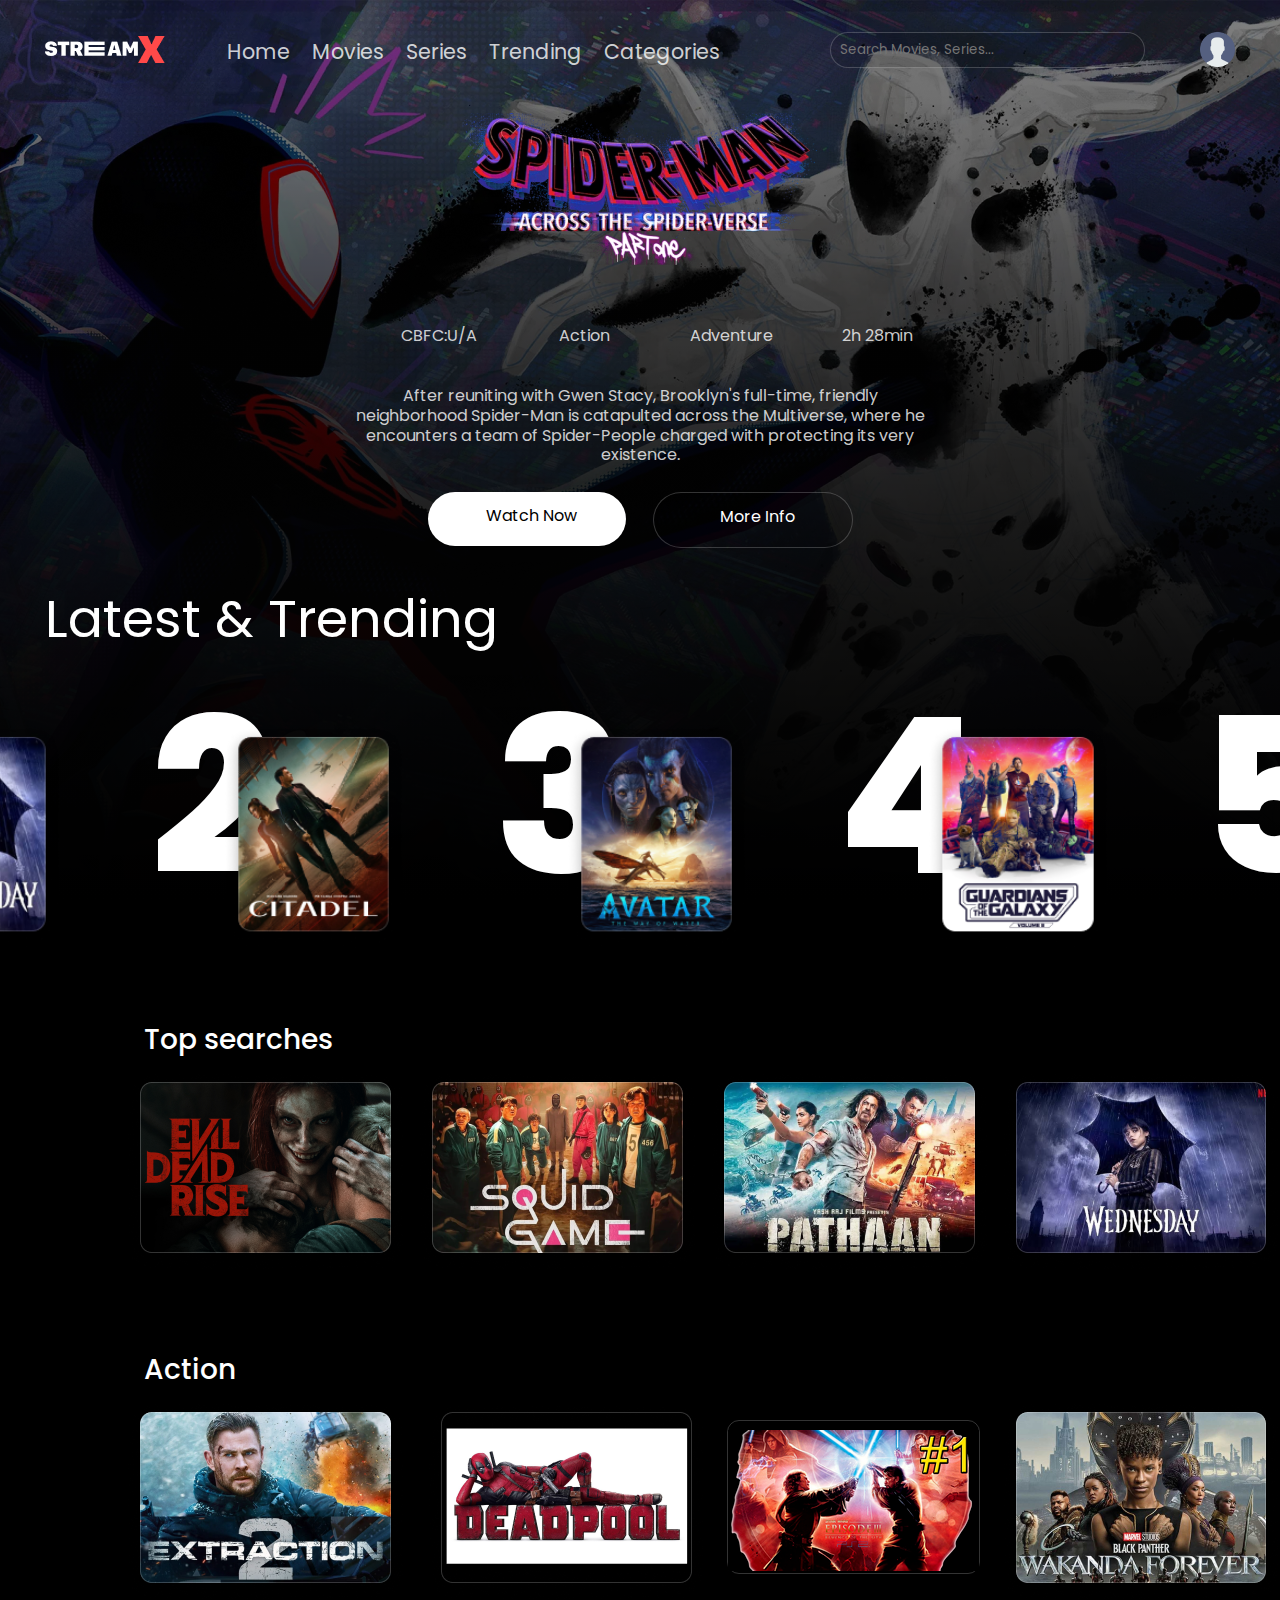
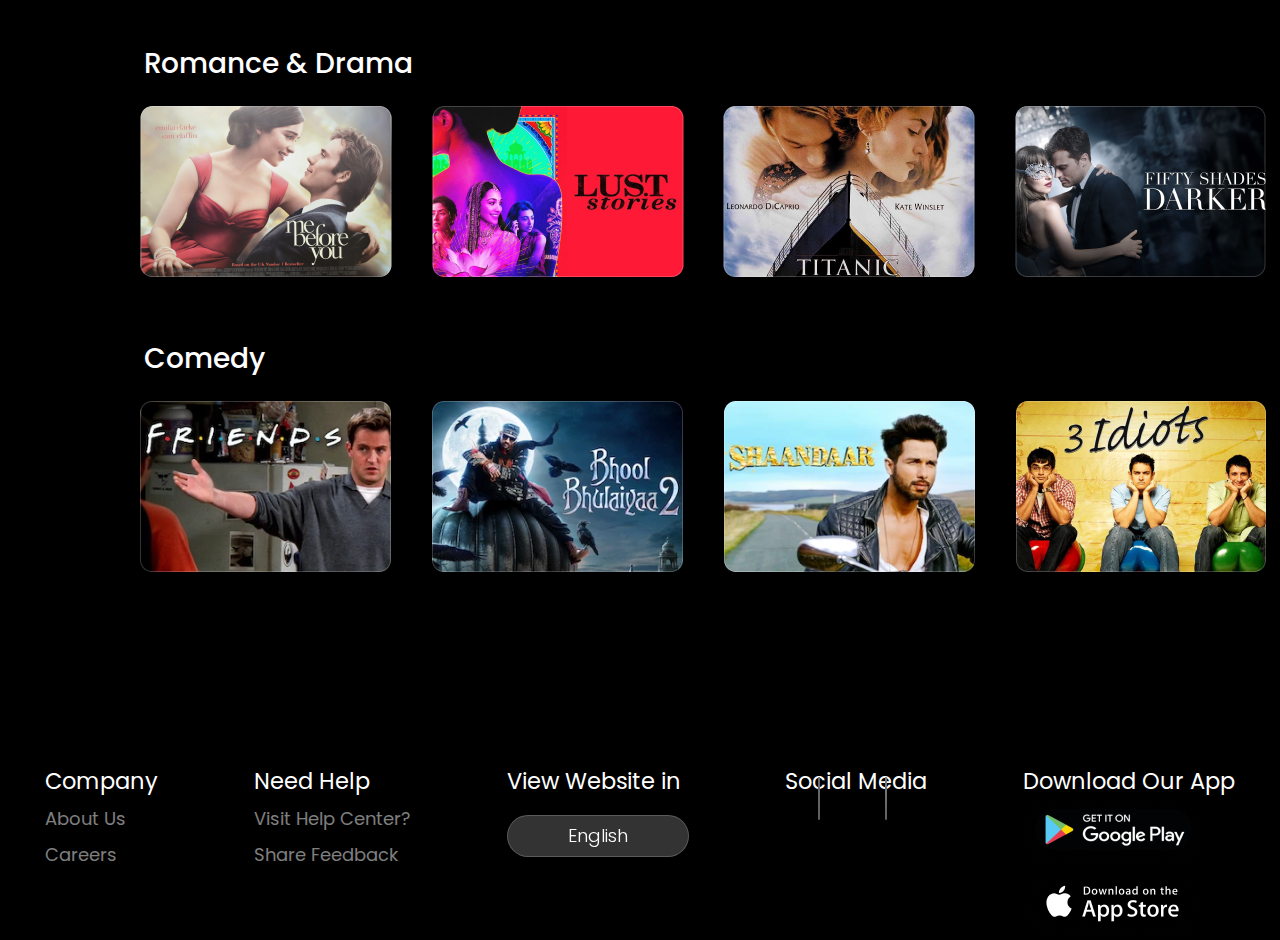
==== index.html @ 82e5ceb3 "finished info" ====
<!DOCTYPE html>
<html lang="en">
<head>
    <meta charset="UTF-8">
    <meta name="viewport" content="width=device-width, initial-scale=1.0">
    <link rel="stylesheet" href="NavigationBar.css">
    <link rel="stylesheet" href="Latest&Trending.css">
    <link rel="stylesheet" href="mainFilm.css">
    <link rel="stylesheet" href="scrollbar.css">
    <link rel="stylesheet" href="content.css">
    <link rel="stylesheet" href="info.css">
    <link rel="shortcut icon" href="images/website-fav.png" type="image/x-icon">
    <link rel="stylesheet" href="https://cdnjs.cloudflare.com/ajax/libs/font-awesome/6.4.0/css/all.min.css" integrity="sha512-iecdLmaskl7CVkqkXNQ/ZH/XLlvWZOJyj7Yy7tcenmpD1ypASozpmT/E0iPtmFIB46ZmdtAc9eNBvH0H/ZpiBw==" crossorigin="anonymous" referrerpolicy="no-referrer" />
    <title>StreamX</title>
</head>
<body>
    <div class="index__homePage-container">
        <div class="index__homePage-navbar-container">
            <div class="index__homePage-navbar-content">
                
                <div class="index__homepage-navbar-left-container">
                    <div class="index__homePage-navbar-logo-container">
                        <a href="#"><img src="images/Logo.png"></a>
                    </div>
                    <div class="index__homePage-navbar-links-container">
                        <a href="#">Home</a>
                        <a href="#">Movies</a>
                        <a href="#">Series</a>
                        <a href="#">Trending</a>
                        <a href="#">Categories</a>
                    </div>
                </div>
                <div class="index__homePage-navbar-right-container">
                    <div class="index__homePage-navbar-search-container">
                        <input type="search" placeholder="Search Movies, Series...">
                    </div>
                    <div class="index__homePage-navbar-userlogo-container">
                            <img src="images/149071.png" alt="" height="35">
                    </div>
                </div>
            </div>
        </div>
        <div class="index__homePage-mainFilm-container">
            <div class="index__homePage-mainFilm-content">
            <div class="index__homePage-mainFilm-image-container">
                <img src="images/Spiderman.png" alt="">
            </div>
            <div class="index__homePage-mainFilm-filmCharacteristics-container">
                <div class="index__homePage-mainFilm-filmCharacteristics"><a>CBFC:U/A</a></div>
                <div class="index__homePage-mainFilm-filmCharacteristics"><a>Action</a></div>
                <div class="index__homePage-mainFilm-filmCharacteristics"><a>Adventure</a></div>
                <div class="index__homePage-mainFilm-filmCharacteristics"><a>2h 28mіn</a></div>
            </div>
            <div class="index__homePage-mainFilm-filmDescription-container">
                <p>After reuniting with Gwen Stacy, Brooklyn's full-time, friendly neighborhood Spider-Man is catapulted across the Multiverse, where he encounters a team of Spider-People charged with protecting its very existence.</p>
            </div>
            <div class="index__homePage-mainFilm-buttons-container">
                <div class="index__homePage-mainFilm-watchNow-button-container">
                    <div class="index__homePage-mainFilm-watchNow-button"><i class="fa-sharp fa-solid fa-circle-play" style="color: #303030;"></i><a href="#">Watch Now</a></div>
                </div>
                <div class="index__homePage-mainFilm-moreInfo-button-container">
                    <div class="index__homePage-mainFilm-moreInfo-button"><i class="fa-solid fa-circle-chevron-right" style="color: #ffffff;"></i><a href="#">More Info</a></div>
                </div>
            </div>
            </div>
        </div>
        <div class="index__homePage-LatestTrending-container">
            <div class="index__homePage-LatestTrending-header">
                <h5>Latest & Trending</h5>
            </div>
            <div class="index__homePage-LatestTrending-allfilms-container">
                <div class="index__homePage-LatestTrending-1stFilm-container">
                    <h1>1</h1>
                    <a href=""><img src="images/film 1.1.png" alt=""></a>
                </div>
                <div class="index__homePage-LatestTrending-2ndFilm-container">
                    <h1>2</h1>
                    <a href=""><img src="images/film 1.2.png" alt=""></a>
                </div>
                <div class="index__homePage-LatestTrending-3dFilm-container">
                    <h1>3</h1>
                    <a href=""><img src="images/film 1.3.png" alt=""></a>
                </div>
                <div class="index__homePage-LatestTrending-4thFilm-container">
                    <h1>4</h1>
                    <a href=""><img src="images/film 1.4.png" alt=""></a>
                </div>
                <div class="index__homePage-LatestTrending-5thFilm-container">
                    <h1>5</h1>
                    <a href=""><img src="images/film 1.5.png" alt=""></a>
                </div>
            </div>
        </div>
    </div>
    <div class="index__content-container">
        <div class="index__content-topsearch-container">
            <div class="index__content-topsearch-text-container">Top searches</div>
            <div class="index__content-topsearch-images-container">
                <div class="index__content-topsearch-firstfilm-container"><a href=""><img src="images/firstfilmtopsearch.png" alt=""></a></div>
                <div class="index__content-topsearch-secondfilm-container"><a href=""><img src="images/secondfilmtopsearch.png" alt=""></a></div>
                <div class="index__content-topsearch-trirdfilm-container"><a href=""><img src="images/trirdfilmtopsearch.png" alt=""></a></div>
                <div class="index__content-topsearch-fourthfilm-container"><a href=""><img src="images/fourthfilmtopsearch.png" alt=""></a></div>
            </div>
            

            
        </div>
        <div class="index__content-action-container">
            <div class="index__content-action-text-container">Action</div>
            <div class="index__content-action-images-container">
                <div class="index__content-action-firstfilm-container"><a href=""><img src="images/firstfilmaction.png" alt=""></a></div>
                <div class="index__content-action-secondfilm-container"><a href=""><img src="images/secondfilmaction.png" alt=""></a></div>
                <div class="index__content-action-trirdfilm-container"><a href=""><img src="images/trirdfilaction.png" alt=""></a></div>
                <div class="index__content-action-fourthfilm-container"><a href=""><img src="images/fourthfilmaction.png" alt=""></a></div>
            </div>
        </div>
        <div class="index__content-romanceDrama-container">
            <div class="index__content-romanceDrama-text-container">Romance & Drama</div>
            <div class="index__content-romanceDrama-images-container">
                <div class="index__content-romanceDrama-firstfilm-container"><a href=""><img src="images/firstfilmromance.png" alt=""></a></div>
                <div class="index__content-romanceDrama-secondfilm-container"><a href=""><img src="images/secondfilmromance.png" alt=""></a></div>
                <div class="index__content-romanceDrama-trirdfilm-container"><a href=""><img src="images/trirdfilmromance.png" alt=""></a></div>
                <div class="index__content-romanceDrama-fourthfilm-container"><a href=""><img src="images/fourthfilmromance.png" alt=""></a></div>
                
            </div>
        </div>
        <div class="index__content-comedy-container">
            <div class="index__content-comedy-text-container">Comedy</div>
            <div class="index__content-comedy-images-container">
                <div class="index__content-comedy-firstfilm-container"><a href=""><img src="images/firstfilmcomedy.png" alt=""></a></div>
                <div class="index__content-comedy-secondfilm-container"><a href=""><img src="images/secondfilmcomedy.png" alt=""></a></div>
                <div class="index__content-comedy-trirdfilm-container"><a href=""><img src="images/trirdfilmcomedy.png" alt=""></a></div>
                <div class="index__content-comedy-fouthfilm-container"><a href=""><img src="images/fourthfilmcomedy.png" alt=""></a></div>
            </div>
        </div>
    </div>
    <div class="index__info-conteiner">
        <div class="index__company-column-conteiner">
            <h4>Company</h4>
            <a href=""><h5>About Us</h5></a>
            <a href=""><h5>Careers</h5></a>
        </div>
        <div class="index__needHelp-column-conteiner">
            <h4>Need Help</h4>
            <a href=""><h5>Visit Help Center?</h5></a>
            <a href=""><h5>Share Feedback</h5></a>
        </div>
        <div class="index__language-column-conteiner">
            <h4>View Website in</h4>
            <div class="index__language-choise-container">
                <i class="fa-solid fa-check" style="color: white;"></i>
                <p>English</p>
                <i class="fa-solid fa-chevron-down" style="color: white;"></i>
            </div>
        </div>
        <div class="index__socialMedia-column-conteiner">
            <h4>Social Media</h4>
            <div class="index__socialMedia-column-icons-conteiner">
               <a href=""><i class="fa-brands fa-instagram" style="color: white;"></i></a>
                <a href=""><i class="fa-brands fa-twitter" style="color: white;"></i></a>
            </div>
        </div>
        <div class="index__downloadOurApp-column-conteiner">
            <h4>Download Our App</h4>
            <a href=""><img src="images/info googleplay.png" alt=""></a>
            <a href=""><img src="images/info appstore.png" alt=""></a>
        </div>
    </div>
</body>
</html>
---- NavigationBar.css ----
@import url('https://fonts.googleapis.com/css2?family=Poppins:wght@100;200;300;400;500;600;700;800;900&display=swap');
*{
    padding: 0;
    margin: 0;
    border: 0;
    font-family: 'Poppins', sans-serif;
    color: white;
}
:before,:after{
    -moz-box-sizing: border-box;
    -webkit-box-sizing: border-box;
    box-sizing: border-box;
}
:focus, :active{outline: none;}
a:focus, a:active{outline: none;}

nav,footer,header,aside{display: block;}

html, body{
    height: 100%;
    width: 100%;
    font-style: 100%;
    line-height: 1;
    font-style: 14px;
    -ms-text-size-adjust: 100%;
    -moz-text-size-adjust: 100%;
    -webkit-text-size-adjust: 100%;
}

input, button, textarea{font-family: inherit;}

input::-ms-clear{display:none;}
button{cursor: pointer;}
button::-moz-focus-inner{padding: 0;border: 0;}
a, a:visited{text-decoration: none;}
a:hover{text-decoration: none;}
ul li{list-style-type: none;}
img{vertical-align: top;}

h1,h2, h3, h4, h5, h6{font-style: inherit; font-weight: 400;}

.index__homePage-container {
    height: 100vh;
    background-image: linear-gradient(rgba(0, 0, 0, 0), rgba(0, 0, 0, 1)), url('images/background.png');
    background-size: cover;
    background-position: top;
    transition: background-color 0.5s ease;
}

body{
    background-color: black;
}

.index__homePage-navbar-container{
    height: 12.5vh;
}

.index__homePage-navbar-content{
    display: flex;
    justify-content: space-between;
}

.index__homepage-navbar-left-container{
    display: flex;
    justify-content: space-between; 
    height: 5vh;
    width: 75vh;
    margin: 4vh 5vh;
}

.index__homePage-navbar-right-container{
    display: flex;
    justify-content: space-between; 
    height: 5vh;
    width: 45vh;
    margin: 3vh 5vh;
}

.index__homePage-navbar-links-container{
    margin-top: 0.7vh;
}

.index__homePage-navbar-links-container a{
    color: rgba(255, 255, 255, 0.80);
    font-size: 2.3vh;
    margin-left: 2vh;
}

.index__homePage-navbar-search-container{
    margin-top: 0.5vh;
}

.index__homePage-navbar-search-container input{
    border-radius: 40px;
    border: 1px solid rgba(255, 255, 255, 0.20);
    background: rgba(0, 0, 0, 0.10);
    height: 4vh;
    width: 35vh;
    padding: 0vh 1vh;
    color: white;
}

.index__homePage-navbar-userlogo-container{
    margin-top: 0.5vh;
}
---- Latest&Trending.css ----
*{
	padding: 0;
	margin: 0;
	border: 0;
	transition: .2s linear;
}
:before,:after{
	-moz-box-sizing: border-box;
	-webkit-box-sizing: border-box;
	box-sizing: border-box;
}
:focus, :active{outline: none;}
a:focus, a:active{outline: none;}

nav,footer,header,aside{display: block;}

html, body{
	height: 100%;
	width: 100%;
	font-style: 100%;
	line-height: 1;
	font-style: 14px;
	-ms-text-size-adjust: 100%;
	-moz-text-size-adjust: 100%;
	-webkit-text-size-adjust: 100%;
}

input, button, textarea{font-family: inherit;}

input::-ms-clear{display:none;}
button{cursor: pointer;}
button::-moz-focus-inner{padding: 0;border: 0;}
a, a:visited{text-decoration: none;}
a:hover{text-decoration: none;}
ul li{list-style-type: none;}
img{vertical-align: top;}

h1,h2, h3, h4, h5, h6{font-style: inherit; font-weight: 400;}

.index__homePage-LatestTrending-allfilms-container{
	height: 30vh;
	display: flex;
	justify-content: center;
	font-size: 12vh;
}

.index__homePage-LatestTrending-allfilms-container h1{
	font-weight: 800;
	user-select: none;
}

.index__homePage-LatestTrending-container{
	color: white;
	position: inherit;
}

.index__homePage-LatestTrending-header{
	font-size: 7vh;
	margin: 5vh;
}

.index__homePage-LatestTrending-1stFilm-container{
	position: relative;
}

.index__homePage-LatestTrending-1stFilm-container h1{
	position: absolute;
}

.index__homePage-LatestTrending-1stFilm-container img{
	position: relative;
	z-index: 2;
	margin-top: 4vh;
	margin-left: 5vh;
	height: 25vh;
}

.index__homePage-LatestTrending-2ndFilm-container{
	position: relative;
	margin-left: 10vh
}

.index__homePage-LatestTrending-2ndFilm-container h1{
	position: absolute;
}

.index__homePage-LatestTrending-2ndFilm-container img{
	position: relative;
	z-index: 2;
	margin-top: 4vh;
	margin-left: 8vh;
	height: 25vh;
}

.index__homePage-LatestTrending-3dFilm-container{
	position: relative;
	margin-left: 10vh
}

.index__homePage-LatestTrending-3dFilm-container h1{
	position: absolute;
}

.index__homePage-LatestTrending-3dFilm-container img{
	position: relative;
	z-index: 2;
	margin-top: 4vh;
	margin-left: 8vh;
	height: 25vh;
}

.index__homePage-LatestTrending-4thFilm-container{
	position: relative;
	margin-left: 10vh
}

.index__homePage-LatestTrending-4thFilm-container h1{
	position: absolute;
}

.index__homePage-LatestTrending-4thFilm-container img{
	position: relative;
	z-index: 2;
	margin-top: 4vh;
	margin-left: 10vh;
	height: 25vh;
}

.index__homePage-LatestTrending-5thFilm-container{
	position: relative;
	margin-left: 10vh;
}

.index__homePage-LatestTrending-5thFilm-container h1{
	position: absolute;
}

.index__homePage-LatestTrending-5thFilm-container img{
	position: relative;
	z-index: 2;
	margin-top: 4.5vh;
	margin-left: 10vh;
	height: 22.5vh;
	border-radius: 10%;
}
---- mainFilm.css ----
.index__homePage-mainFilm-container{
    display: flex;
    justify-content: center;
    text-align: center;
    align-items: center;
}

.index__homePage-mainFilm-content{
    width: 65vh;
}

.index__homePage-mainFilm-filmCharacteristics-container{
    display: flex;  
    justify-content: center;
    text-align: center;
    margin-top: 5vh;    
    width: 100%;
}

.index__homePage-mainFilm-filmCharacteristics-container a{
    color: rgba(255, 255, 255, 0.80);
}

.index__homePage-mainFilm-filmDescription-container p{
    color: rgba(255, 255, 255, 0.80);
    line-height: 2.2vh;
}

.index__homePage-mainFilm-filmDescription-container{
    margin-top: 3vh;
}

.index__homePage-mainFilm-filmCharacteristics{
    height: 5.5vh;
    margin-left: 4vh;
    width: 20vh;
    padding-top: 2vh;
    border: none;
    box-sizing: border-box;
    border: 0px solid ; 
    border-radius: 40px;
    transition: .2 linear;
    cursor: pointer;
    user-select: none;
}

.index__homePage-mainFilm-filmCharacteristics:hover{
    border: 1px solid rgba(255, 255, 255, 0.20);
    background: rgba(0, 0, 0, 0.10);
    cursor: pointer;
    user-select: none;
}

.index__homePage-mainFilm-buttons-container{
    display: flex;
    justify-content: center;
    margin-top: 3vh;
    width: 100%;
}

.index__homePage-mainFilm-watchNow-button-container{
    height: 6vh;
    background-color: white;
    width: 22vh;
    border-radius: 40px;
    margin-right: 3vh;
}

.index__homePage-mainFilm-watchNow-button-container:hover{
    -webkit-box-shadow: 0px 0px 14px 4px rgba(34, 60, 80, 0.32);
    -moz-box-shadow: 0px 0px 14px 4px rgba(34, 60, 80, 0.32);
    box-shadow: 0px 0px 14px 4px rgba(34, 60, 80, 0.32);
}

.index__homePage-mainFilm-watchNow-button{
    padding-top: 1.8vh;
}

.index__homePage-mainFilm-watchNow-button a{
    color: black;
    margin-left: 1vh;
}

.index__homePage-mainFilm-moreInfo-button-container{
    height: 6vh;
    border-radius: 40px;
    border: 1px solid rgba(255, 255, 255, 0.20);
    background: rgba(0, 0, 0, 0.10); 
    width: 22vh;
    border-radius: 40px;
}

.index__homePage-mainFilm-moreInfo-button{
    padding-top: 1.8vh;
}

.index__homePage-mainFilm-moreInfo-button a{
    color: rgb(255, 255, 255);
    margin-left: 1vh;
}
---- scrollbar.css ----
body::-webkit-scrollbar {
    width: 8px;
  }
  
  body::-webkit-scrollbar-track {
    background-color: #000000;
    border-radius: 100px;
  }
  
  body::-webkit-scrollbar-thumb {
    background-color: #2b2b2b;
    border-radius: 100px;
  }
---- content.css ----
*{
	padding: 0;
	margin: 0;
	border: 0;
	transition: .2s linear;
}
:before,:after{
	-moz-box-sizing: border-box;
	-webkit-box-sizing: border-box;
	box-sizing: border-box;
}
:focus, :active{outline: none;}
a:focus, a:active{outline: none;}

nav,footer,header,aside{display: block;}

html, body{
	height: 100%;
	width: 100%;
	font-style: 100%;
	line-height: 1;
	font-style: 14px;
	-ms-text-size-adjust: 100%;
	-moz-text-size-adjust: 100%;
	-webkit-text-size-adjust: 100%;
}

input, button, textarea{font-family: inherit;}

input::-ms-clear{display:none;}
button{cursor: pointer;}
button::-moz-focus-inner{padding: 0;border: 0;}
a, a:visited{text-decoration: none;}
a:hover{text-decoration: none;}
ul li{list-style-type: none;}
img{vertical-align: top;}

h1,h2, h3, h4, h5, h6{font-style: inherit; font-weight: 400;}

.index__content-topsearch-text-container{
    color: #FFF;
    font-size: 28px;
    font-weight: 500;
    padding-top: 14vh;
	padding-left: 16vh;
	padding-bottom: 2vh;
}


.index__content-topsearch-images-container{
	display: flex;
	justify-content: space-between;
	height: 10vh;
	margin-left: 14vh;
	
}

.index__content-action-text-container{
	color: #FFF;
    font-size: 28px;
    font-weight: 500;
    padding-top: 21.5vh;
	padding-left: 16vh;
	padding-bottom: 2vh;
}

.index__content-action-images-container{
	display: flex;
	justify-content: space-between;
	margin-left: 14vh;
}
	
.index__content-action-trirdfilm-container{
	margin-top: 2vh;
	margin-bottom: 3vh;
	padding-top: 1vh;
	border-radius: 12px;
	border: 1px solid rgba(255, 255, 255, 0.20);
}

.index__content-romanceDrama-text-container{
	color: #FFF;
    font-size: 28px;
    font-weight: 500;
    padding-top: 5.5vh;
	padding-left: 16vh;
	padding-bottom: 2vh;
}

.index__content-romanceDrama-images-container{
	display: flex;
	justify-content: space-between;
	margin-left: 14vh;
}

.index__content-comedy-text-container{
	color: #FFF;
    font-size: 28px;
    font-weight: 500;
    padding-top: 5.5vh;
	padding-left: 16vh;
	padding-bottom: 2vh;
}

.index__content-comedy-images-container{
	display: flex;
	justify-content: space-between;
	margin-left: 14vh;
}
---- info.css ----
*{
	padding: 0;
	margin: 0;
	border: 0;
	transition: .2s linear;
}
:before,:after{
	-moz-box-sizing: border-box;
	-webkit-box-sizing: border-box;
	box-sizing: border-box;
}
:focus, :active{outline: none;}
a:focus, a:active{outline: none;}

nav,footer,header,aside{display: block;}

html, body{
	height: 100%;
	width: 100%;
	font-style: 100%;
	line-height: 1;
	font-style: 14px;
	-ms-text-size-adjust: 100%;
	-moz-text-size-adjust: 100%;
	-webkit-text-size-adjust: 100%;
}

input, button, textarea{font-family: inherit;}

input::-ms-clear{display:none;}
button{cursor: pointer;}
button::-moz-focus-inner{padding: 0;border: 0;}
a, a:visited{text-decoration: none;}
a:hover{text-decoration: none;}
ul li{list-style-type: none;}
img{vertical-align: top;}

h1,h2, h3, h4, h5, h6{font-style: inherit; font-weight: 400;}

.index__info-conteiner{
	display: flex;
	justify-content: space-between;
	margin-top: 20vh;
	margin-left: 5vh;
	margin-right: 5vh;
}

.index__info-conteiner h4{
	font-size: 2.5vh;
}

.index__info-conteiner h5{
	color: #FFFFFF80;
	font-size: 2vh;
	margin-top: 2vh;
}

.index__company-column-conteiner{
	display: flex;
	flex-direction: column;

}

.index__needHelp-column-conteiner{
	display: flex;
	flex-direction: column;
}

.index__language-column-conteiner{
	display: flex;
	flex-direction: column;
}

.index__language-choise-container{
	display: flex;
	flex-direction: row;
	justify-content: space-around;
	text-align: center;
	padding-top: 1vh;
	margin-top: 2.5vh;
	width: 20vh;
	height: 3.5vh;
	border-radius: 40px;
	border: 0.1vh solid rgba(255, 255, 255, 0.20);
	background: rgba(255, 255, 255, 0.20);
	backdrop-filter: blur(20px);
}

.index__language-column-conteiner i{
	font-size: 2.5vh;
}

.index__language-column-conteiner p{
	font-size: 2vh;
	font-weight: 300;
	margin-top: 0.25vh;
}

.index__socialMedia-column-conteiner{
	display: flex;
	flex-direction: column;
}

.index__downloadOurApp-column-conteiner{
	display: flex;
	flex-direction: column;
}

.index__downloadOurApp-column-conteiner img{
	margin-top: 1vh;
	border-radius: 0.5vh;
}

.index__socialMedia-column-icons-conteiner{
	width: 15vh;
	display: flex;
	flex-direction: row;
	justify-content: space-around;
}

.index__socialMedia-column-icons-conteiner i{
	text-align: center;
	padding-top: 1vh;
	margin-top: 2.5vh;
	width: 5vh;
	height: 3.5vh;
	border-radius: 30px;
	font-size: 2.5vh;
	border: 0.1vh solid rgba(255, 255, 255, 0.20);
	background: rgba(255, 255, 255, 0.20);
	backdrop-filter: blur(20px);
}
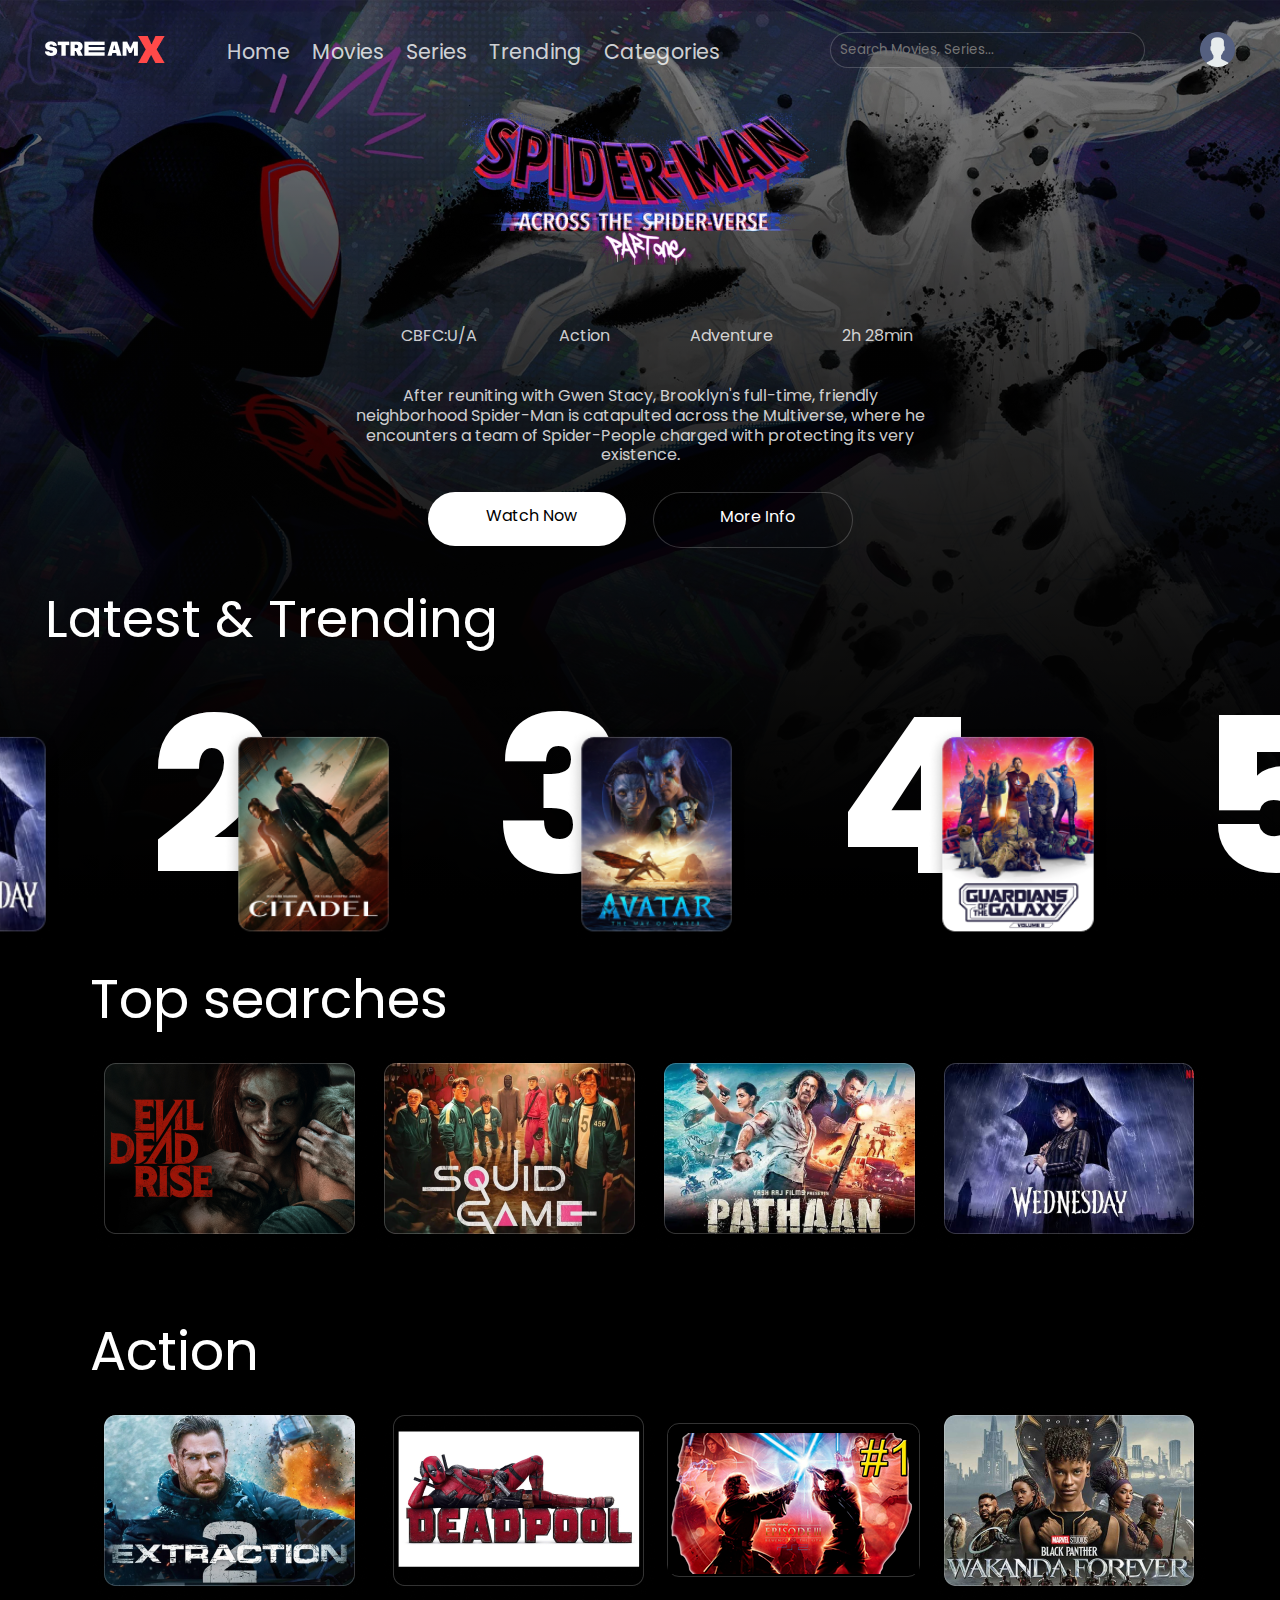
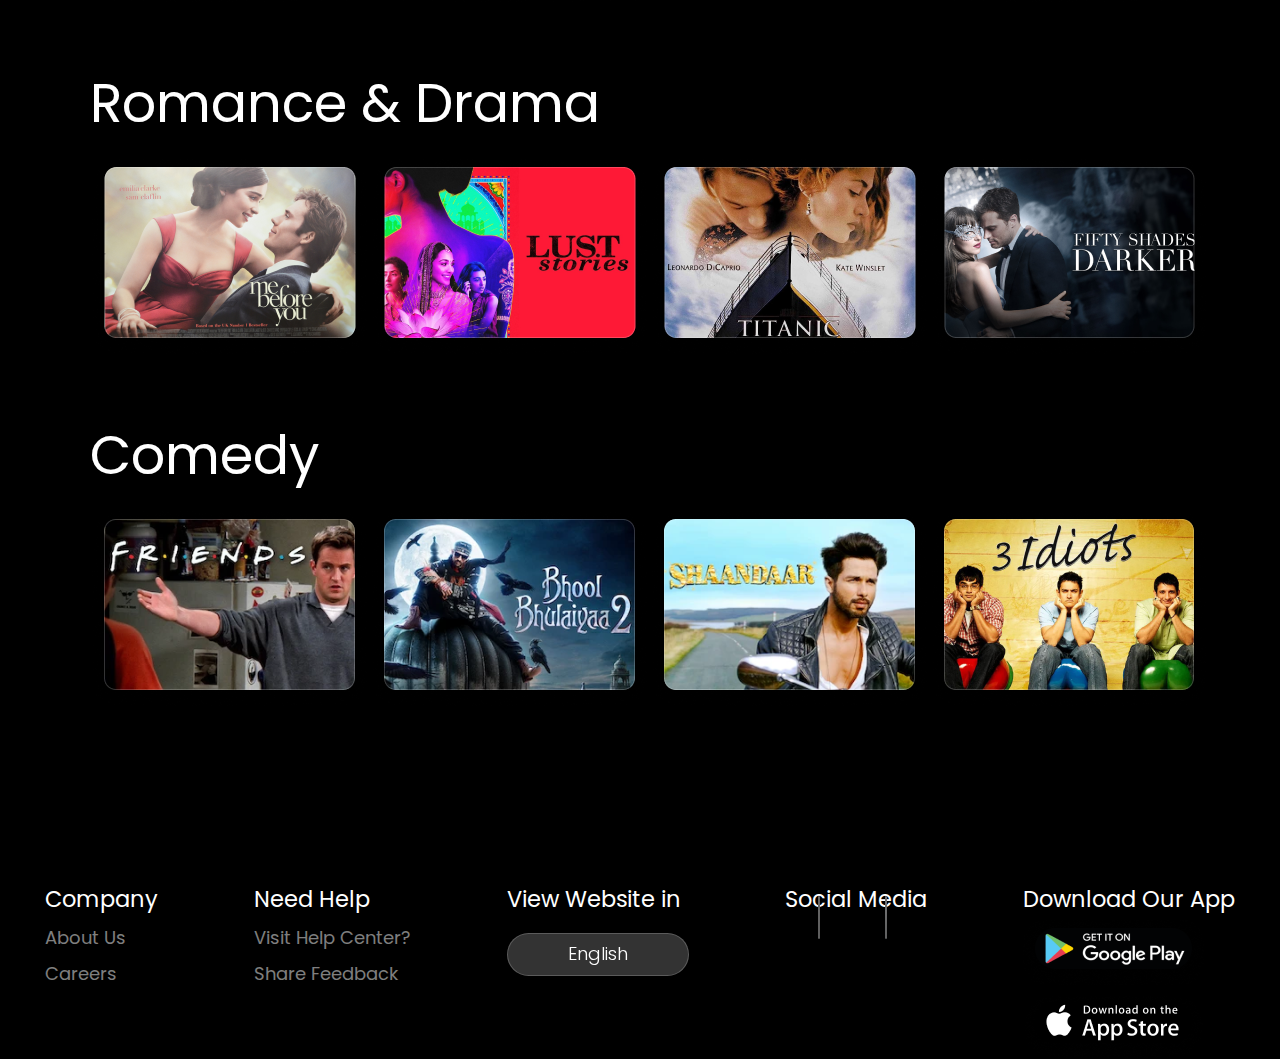
==== commit 1049b715: "changed content text" ====
--- a/index.html
+++ b/index.html
@@ -166,5 +166,8 @@
             <a href=""><img src="images/info appstore.png" alt=""></a>
         </div>
     </div>
+    <div class="footer">
+        
+    </div>
 </body>
 </html>--- a/content.css
+++ b/content.css
@@ -37,37 +37,35 @@
 
 h1,h2, h3, h4, h5, h6{font-style: inherit; font-weight: 400;}
 
+.index__content-container{
+	margin-right: 8vh;
+}
+
 .index__content-topsearch-text-container{
-    color: #FFF;
-    font-size: 28px;
-    font-weight: 500;
-    padding-top: 14vh;
-	padding-left: 16vh;
-	padding-bottom: 2vh;
+   margin-top: 8vh;
+	font-size: 6vh;
+	margin-left: 10vh;
 }
 
 
 .index__content-topsearch-images-container{
 	display: flex;
 	justify-content: space-between;
-	height: 10vh;
-	margin-left: 14vh;
-	
+	margin-left: 10vh;
+	margin-top: 3vh;
 }
 
 .index__content-action-text-container{
-	color: #FFF;
-    font-size: 28px;
-    font-weight: 500;
-    padding-top: 21.5vh;
-	padding-left: 16vh;
-	padding-bottom: 2vh;
+   margin-top: 8vh;
+	font-size: 6vh;
+	margin-left: 10vh;
 }
 
 .index__content-action-images-container{
 	display: flex;
 	justify-content: space-between;
-	margin-left: 14vh;
+	margin-left: 10vh;
+	margin-top: 3vh;
 }
 	
 .index__content-action-trirdfilm-container{
@@ -79,31 +77,27 @@
 }
 
 .index__content-romanceDrama-text-container{
-	color: #FFF;
-    font-size: 28px;
-    font-weight: 500;
-    padding-top: 5.5vh;
-	padding-left: 16vh;
-	padding-bottom: 2vh;
+   margin-top: 8vh;
+	font-size: 6vh;
+	margin-left: 10vh;
 }
 
 .index__content-romanceDrama-images-container{
 	display: flex;
 	justify-content: space-between;
-	margin-left: 14vh;
+	margin-left: 10vh;
+	margin-top: 3vh;
 }
 
 .index__content-comedy-text-container{
-	color: #FFF;
-    font-size: 28px;
-    font-weight: 500;
-    padding-top: 5.5vh;
-	padding-left: 16vh;
-	padding-bottom: 2vh;
+   margin-top: 8vh;
+	font-size: 6vh;
+	margin-left: 10vh;
 }
 
 .index__content-comedy-images-container{
 	display: flex;
 	justify-content: space-between;
-	margin-left: 14vh;
+	margin-left: 10vh;
+	margin-top: 3vh;
 }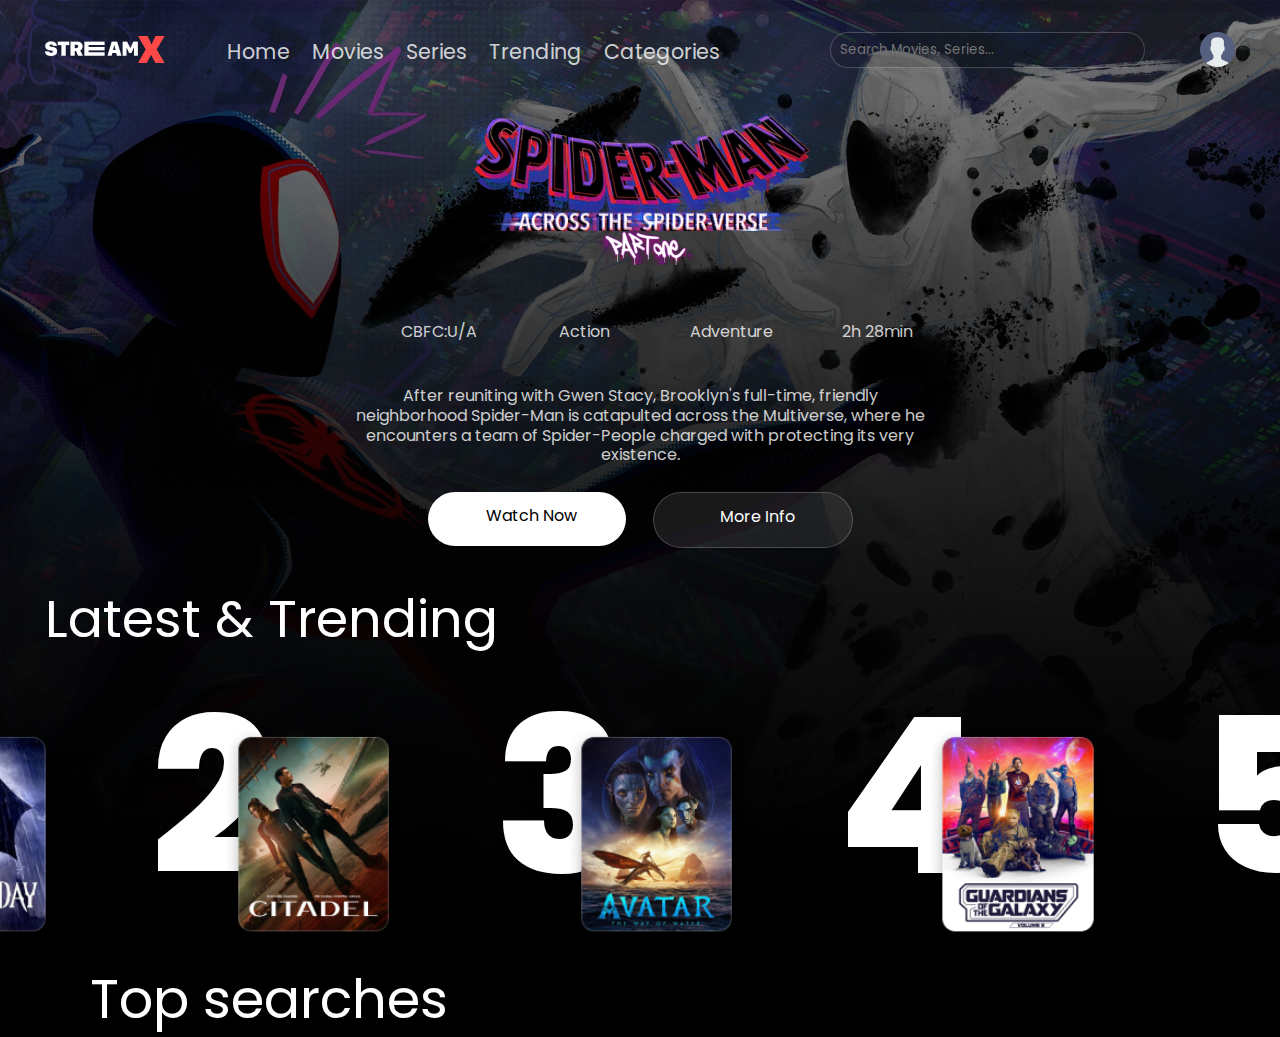
==== commit 91e1599d: "add SpiderMan page" ====
--- a/index.html
+++ b/index.html
@@ -8,7 +8,6 @@
     <link rel="stylesheet" href="mainFilm.css">
     <link rel="stylesheet" href="scrollbar.css">
     <link rel="stylesheet" href="content.css">
-    <link rel="stylesheet" href="info.css">
     <link rel="shortcut icon" href="images/website-fav.png" type="image/x-icon">
     <link rel="stylesheet" href="https://cdnjs.cloudflare.com/ajax/libs/font-awesome/6.4.0/css/all.min.css" integrity="sha512-iecdLmaskl7CVkqkXNQ/ZH/XLlvWZOJyj7Yy7tcenmpD1ypASozpmT/E0iPtmFIB46ZmdtAc9eNBvH0H/ZpiBw==" crossorigin="anonymous" referrerpolicy="no-referrer" />
     <title>StreamX</title>
@@ -32,7 +31,7 @@
                 </div>
                 <div class="index__homePage-navbar-right-container">
                     <div class="index__homePage-navbar-search-container">
-                        <input type="search" placeholder="Search Movies, Series...">
+                        <input type="search" placeholder="Search Movies, Series... ">
                     </div>
                     <div class="index__homePage-navbar-userlogo-container">
                             <img src="images/149071.png" alt="" height="35">
@@ -56,7 +55,7 @@
             </div>
             <div class="index__homePage-mainFilm-buttons-container">
                 <div class="index__homePage-mainFilm-watchNow-button-container">
-                    <div class="index__homePage-mainFilm-watchNow-button"><i class="fa-sharp fa-solid fa-circle-play" style="color: #303030;"></i><a href="#">Watch Now</a></div>
+                    <div class="index__homePage-mainFilm-watchNow-button"><i class="fa-sharp fa-solid fa-circle-play" style="color: #303030;"></i><a href="SpiderMan.html">Watch Now</a></div>
                 </div>
                 <div class="index__homePage-mainFilm-moreInfo-button-container">
                     <div class="index__homePage-mainFilm-moreInfo-button"><i class="fa-solid fa-circle-chevron-right" style="color: #ffffff;"></i><a href="#">More Info</a></div>
@@ -95,79 +94,16 @@
     <div class="index__content-container">
         <div class="index__content-topsearch-container">
             <div class="index__content-topsearch-text-container">Top searches</div>
-            <div class="index__content-topsearch-images-container">
-                <div class="index__content-topsearch-firstfilm-container"><a href=""><img src="images/firstfilmtopsearch.png" alt=""></a></div>
-                <div class="index__content-topsearch-secondfilm-container"><a href=""><img src="images/secondfilmtopsearch.png" alt=""></a></div>
-                <div class="index__content-topsearch-trirdfilm-container"><a href=""><img src="images/trirdfilmtopsearch.png" alt=""></a></div>
-                <div class="index__content-topsearch-fourthfilm-container"><a href=""><img src="images/fourthfilmtopsearch.png" alt=""></a></div>
-            </div>
-            
-
+        </div>
+        <div class="index__content-action-container">
             
         </div>
-        <div class="index__content-action-container">
-            <div class="index__content-action-text-container">Action</div>
-            <div class="index__content-action-images-container">
-                <div class="index__content-action-firstfilm-container"><a href=""><img src="images/firstfilmaction.png" alt=""></a></div>
-                <div class="index__content-action-secondfilm-container"><a href=""><img src="images/secondfilmaction.png" alt=""></a></div>
-                <div class="index__content-action-trirdfilm-container"><a href=""><img src="images/trirdfilaction.png" alt=""></a></div>
-                <div class="index__content-action-fourthfilm-container"><a href=""><img src="images/fourthfilmaction.png" alt=""></a></div>
-            </div>
-        </div>
         <div class="index__content-romanceDrama-container">
-            <div class="index__content-romanceDrama-text-container">Romance & Drama</div>
-            <div class="index__content-romanceDrama-images-container">
-                <div class="index__content-romanceDrama-firstfilm-container"><a href=""><img src="images/firstfilmromance.png" alt=""></a></div>
-                <div class="index__content-romanceDrama-secondfilm-container"><a href=""><img src="images/secondfilmromance.png" alt=""></a></div>
-                <div class="index__content-romanceDrama-trirdfilm-container"><a href=""><img src="images/trirdfilmromance.png" alt=""></a></div>
-                <div class="index__content-romanceDrama-fourthfilm-container"><a href=""><img src="images/fourthfilmromance.png" alt=""></a></div>
-                
-            </div>
+
         </div>
         <div class="index__content-comedy-container">
-            <div class="index__content-comedy-text-container">Comedy</div>
-            <div class="index__content-comedy-images-container">
-                <div class="index__content-comedy-firstfilm-container"><a href=""><img src="images/firstfilmcomedy.png" alt=""></a></div>
-                <div class="index__content-comedy-secondfilm-container"><a href=""><img src="images/secondfilmcomedy.png" alt=""></a></div>
-                <div class="index__content-comedy-trirdfilm-container"><a href=""><img src="images/trirdfilmcomedy.png" alt=""></a></div>
-                <div class="index__content-comedy-fouthfilm-container"><a href=""><img src="images/fourthfilmcomedy.png" alt=""></a></div>
-            </div>
+
         </div>
-    </div>
-    <div class="index__info-conteiner">
-        <div class="index__company-column-conteiner">
-            <h4>Company</h4>
-            <a href=""><h5>About Us</h5></a>
-            <a href=""><h5>Careers</h5></a>
-        </div>
-        <div class="index__needHelp-column-conteiner">
-            <h4>Need Help</h4>
-            <a href=""><h5>Visit Help Center?</h5></a>
-            <a href=""><h5>Share Feedback</h5></a>
-        </div>
-        <div class="index__language-column-conteiner">
-            <h4>View Website in</h4>
-            <div class="index__language-choise-container">
-                <i class="fa-solid fa-check" style="color: white;"></i>
-                <p>English</p>
-                <i class="fa-solid fa-chevron-down" style="color: white;"></i>
-            </div>
-        </div>
-        <div class="index__socialMedia-column-conteiner">
-            <h4>Social Media</h4>
-            <div class="index__socialMedia-column-icons-conteiner">
-               <a href=""><i class="fa-brands fa-instagram" style="color: white;"></i></a>
-                <a href=""><i class="fa-brands fa-twitter" style="color: white;"></i></a>
-            </div>
-        </div>
-        <div class="index__downloadOurApp-column-conteiner">
-            <h4>Download Our App</h4>
-            <a href=""><img src="images/info googleplay.png" alt=""></a>
-            <a href=""><img src="images/info appstore.png" alt=""></a>
-        </div>
-    </div>
-    <div class="footer">
-        
     </div>
 </body>
 </html>--- a/NavigationBar.css
+++ b/NavigationBar.css
@@ -38,14 +38,6 @@
 img{vertical-align: top;}
 
 h1,h2, h3, h4, h5, h6{font-style: inherit; font-weight: 400;}
-
-.index__homePage-container {
-    height: 100vh;
-    background-image: linear-gradient(rgba(0, 0, 0, 0), rgba(0, 0, 0, 1)), url('images/background.png');
-    background-size: cover;
-    background-position: top;
-    transition: background-color 0.5s ease;
-}
 
 body{
     background-color: black;
--- a/mainFilm.css
+++ b/mainFilm.css
@@ -3,6 +3,14 @@
     justify-content: center;
     text-align: center;
     align-items: center;
+}
+
+.index__homePage-container {
+    height: 100vh;
+    background-image: linear-gradient(rgba(0, 0, 0, 0), rgba(0, 0, 0, 1)), url('images/background.png');
+    background-size: cover;
+    background-position: top;
+    transition: background-color 0.5s ease;
 }
 
 .index__homePage-mainFilm-content{
@@ -34,7 +42,7 @@
     height: 5.5vh;
     margin-left: 4vh;
     width: 20vh;
-    padding-top: 2vh;
+    padding-top: 1.6vh;
     border: none;
     box-sizing: border-box;
     border: 0px solid ; 
@@ -85,7 +93,7 @@
     height: 6vh;
     border-radius: 40px;
     border: 1px solid rgba(255, 255, 255, 0.20);
-    background: rgba(0, 0, 0, 0.10); 
+    background: rgba(80, 80, 80, 0.3); 
     width: 22vh;
     border-radius: 40px;
 }
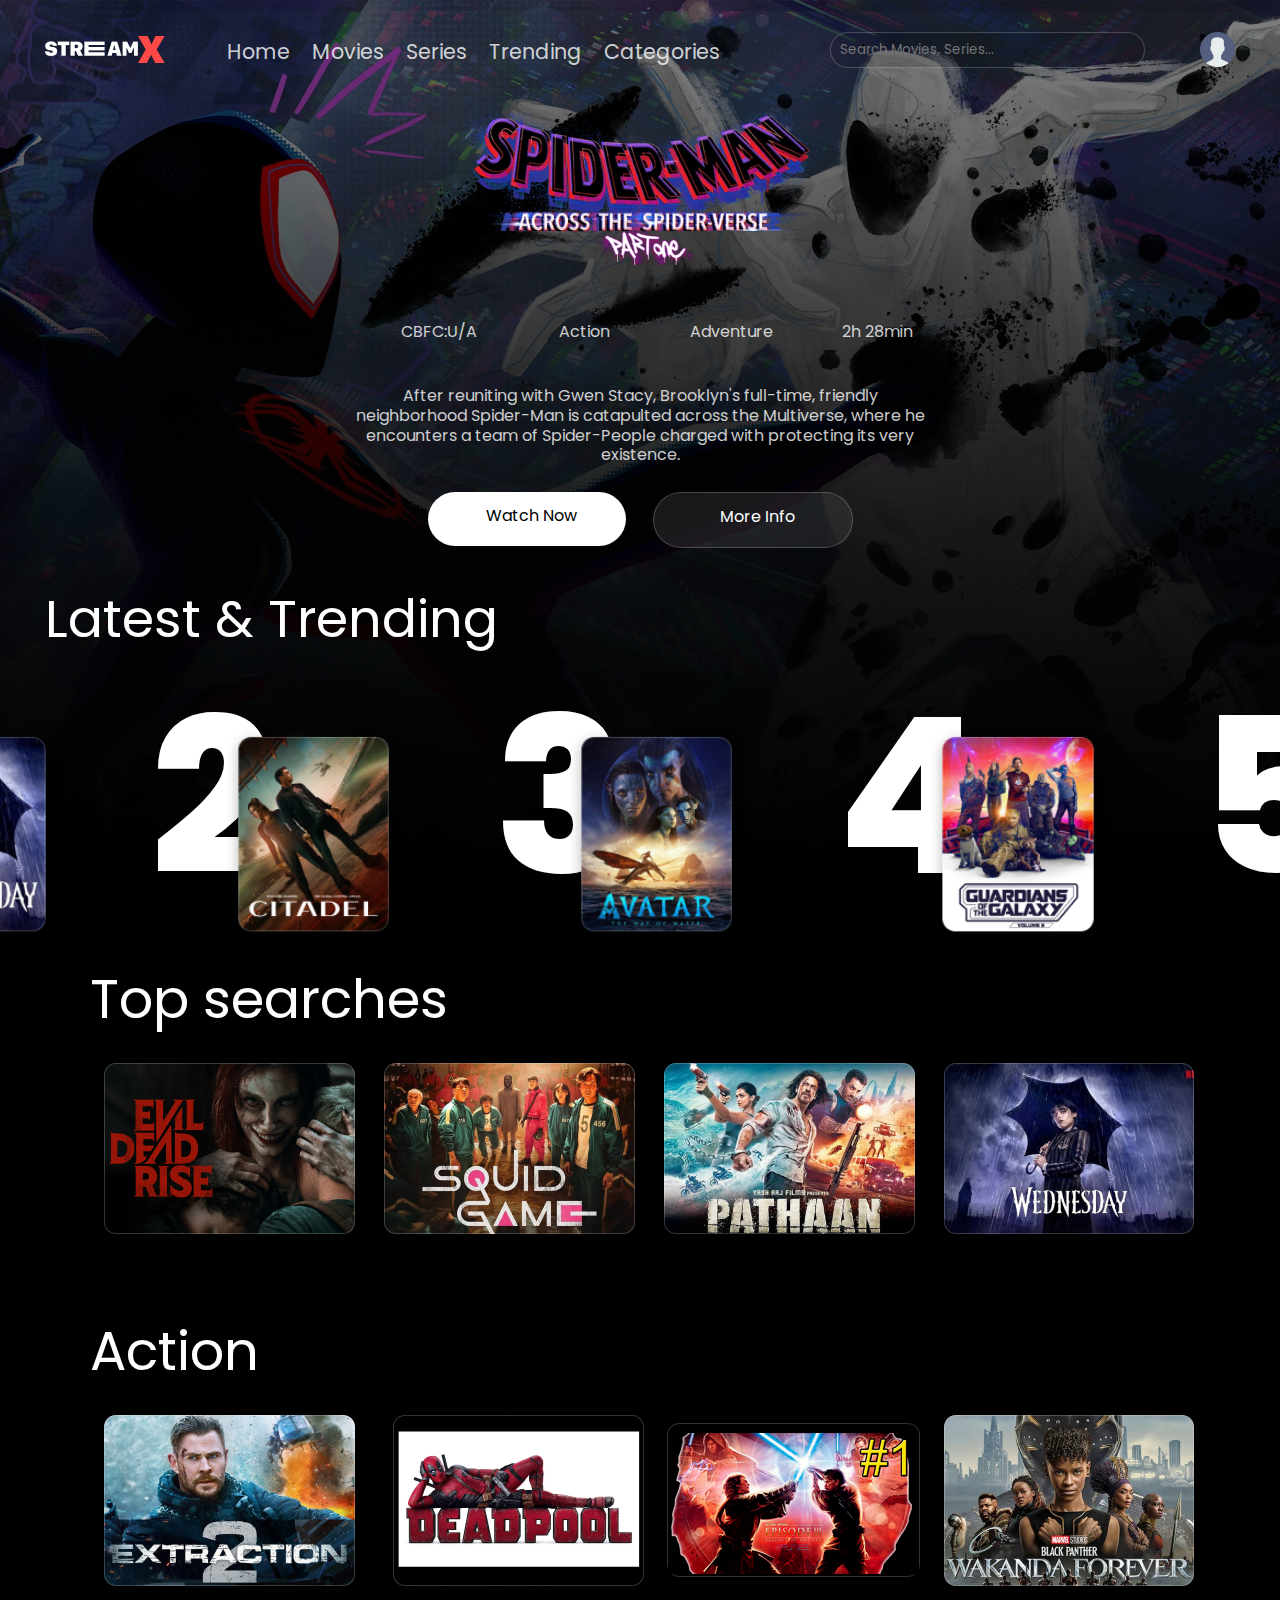
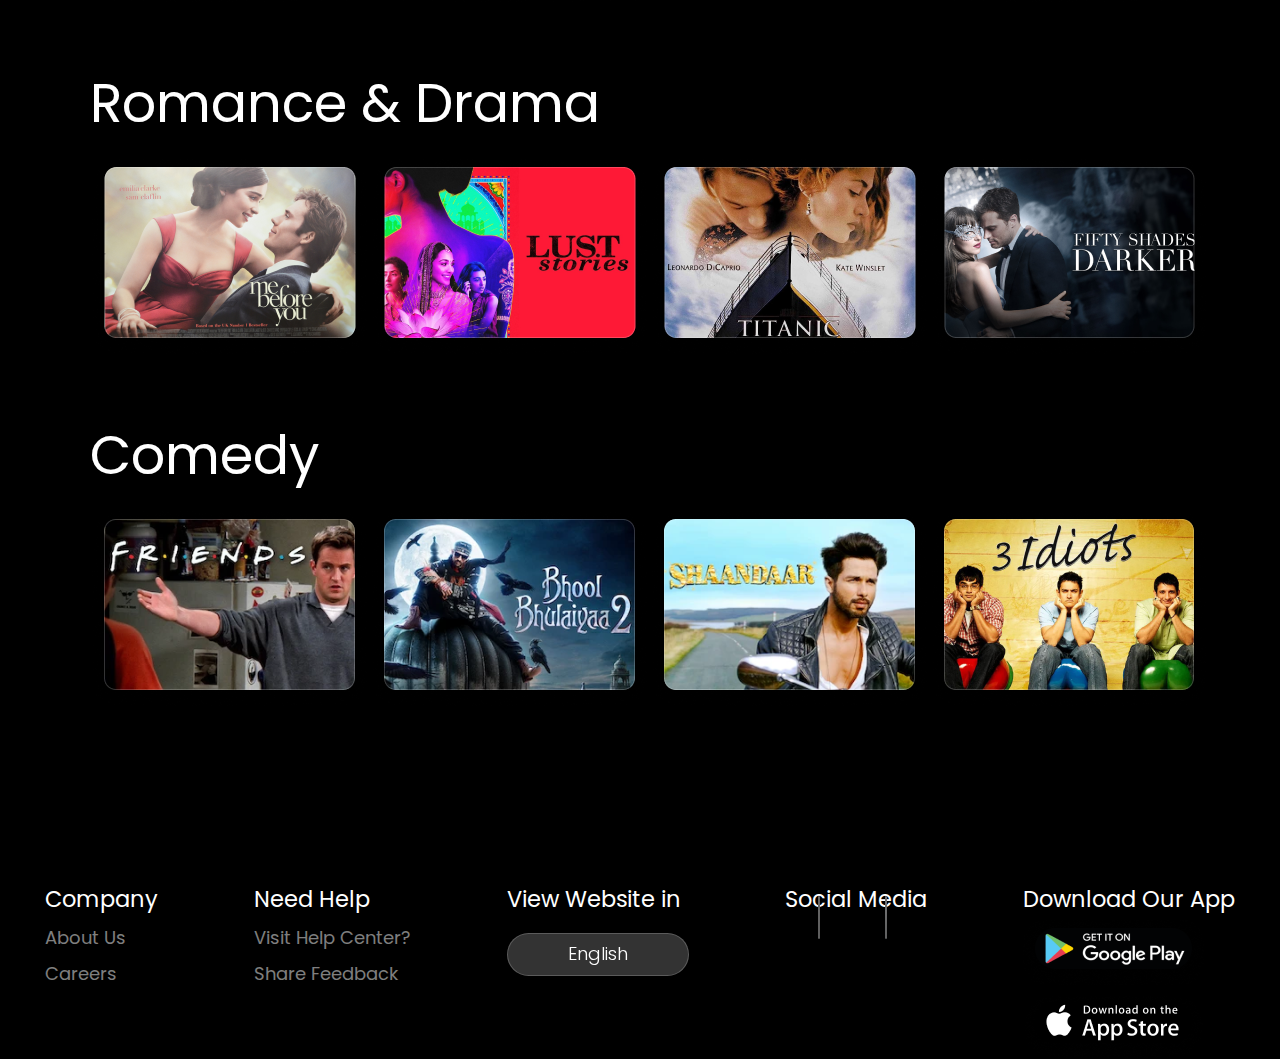
==== commit b7ca7a6e: "Merge branch '1.0' of https://github.com/devx-webdev/eCommerce-Streaming-platform-STREAMX into 1.0" ====
--- a/index.html
+++ b/index.html
@@ -8,6 +8,7 @@
     <link rel="stylesheet" href="mainFilm.css">
     <link rel="stylesheet" href="scrollbar.css">
     <link rel="stylesheet" href="content.css">
+    <link rel="stylesheet" href="info.css">
     <link rel="shortcut icon" href="images/website-fav.png" type="image/x-icon">
     <link rel="stylesheet" href="https://cdnjs.cloudflare.com/ajax/libs/font-awesome/6.4.0/css/all.min.css" integrity="sha512-iecdLmaskl7CVkqkXNQ/ZH/XLlvWZOJyj7Yy7tcenmpD1ypASozpmT/E0iPtmFIB46ZmdtAc9eNBvH0H/ZpiBw==" crossorigin="anonymous" referrerpolicy="no-referrer" />
     <title>StreamX</title>
@@ -94,16 +95,79 @@
     <div class="index__content-container">
         <div class="index__content-topsearch-container">
             <div class="index__content-topsearch-text-container">Top searches</div>
+            <div class="index__content-topsearch-images-container">
+                <div class="index__content-topsearch-firstfilm-container"><a href=""><img src="images/firstfilmtopsearch.png" alt=""></a></div>
+                <div class="index__content-topsearch-secondfilm-container"><a href=""><img src="images/secondfilmtopsearch.png" alt=""></a></div>
+                <div class="index__content-topsearch-trirdfilm-container"><a href=""><img src="images/trirdfilmtopsearch.png" alt=""></a></div>
+                <div class="index__content-topsearch-fourthfilm-container"><a href=""><img src="images/fourthfilmtopsearch.png" alt=""></a></div>
+            </div>
+            
+
+            
         </div>
         <div class="index__content-action-container">
-            
+            <div class="index__content-action-text-container">Action</div>
+            <div class="index__content-action-images-container">
+                <div class="index__content-action-firstfilm-container"><a href=""><img src="images/firstfilmaction.png" alt=""></a></div>
+                <div class="index__content-action-secondfilm-container"><a href=""><img src="images/secondfilmaction.png" alt=""></a></div>
+                <div class="index__content-action-trirdfilm-container"><a href=""><img src="images/trirdfilaction.png" alt=""></a></div>
+                <div class="index__content-action-fourthfilm-container"><a href=""><img src="images/fourthfilmaction.png" alt=""></a></div>
+            </div>
         </div>
         <div class="index__content-romanceDrama-container">
-
+            <div class="index__content-romanceDrama-text-container">Romance & Drama</div>
+            <div class="index__content-romanceDrama-images-container">
+                <div class="index__content-romanceDrama-firstfilm-container"><a href=""><img src="images/firstfilmromance.png" alt=""></a></div>
+                <div class="index__content-romanceDrama-secondfilm-container"><a href=""><img src="images/secondfilmromance.png" alt=""></a></div>
+                <div class="index__content-romanceDrama-trirdfilm-container"><a href=""><img src="images/trirdfilmromance.png" alt=""></a></div>
+                <div class="index__content-romanceDrama-fourthfilm-container"><a href=""><img src="images/fourthfilmromance.png" alt=""></a></div>
+                
+            </div>
         </div>
         <div class="index__content-comedy-container">
-
+            <div class="index__content-comedy-text-container">Comedy</div>
+            <div class="index__content-comedy-images-container">
+                <div class="index__content-comedy-firstfilm-container"><a href=""><img src="images/firstfilmcomedy.png" alt=""></a></div>
+                <div class="index__content-comedy-secondfilm-container"><a href=""><img src="images/secondfilmcomedy.png" alt=""></a></div>
+                <div class="index__content-comedy-trirdfilm-container"><a href=""><img src="images/trirdfilmcomedy.png" alt=""></a></div>
+                <div class="index__content-comedy-fouthfilm-container"><a href=""><img src="images/fourthfilmcomedy.png" alt=""></a></div>
+            </div>
         </div>
+    </div>
+    <div class="index__info-conteiner">
+        <div class="index__company-column-conteiner">
+            <h4>Company</h4>
+            <a href=""><h5>About Us</h5></a>
+            <a href=""><h5>Careers</h5></a>
+        </div>
+        <div class="index__needHelp-column-conteiner">
+            <h4>Need Help</h4>
+            <a href=""><h5>Visit Help Center?</h5></a>
+            <a href=""><h5>Share Feedback</h5></a>
+        </div>
+        <div class="index__language-column-conteiner">
+            <h4>View Website in</h4>
+            <div class="index__language-choise-container">
+                <i class="fa-solid fa-check" style="color: white;"></i>
+                <p>English</p>
+                <i class="fa-solid fa-chevron-down" style="color: white;"></i>
+            </div>
+        </div>
+        <div class="index__socialMedia-column-conteiner">
+            <h4>Social Media</h4>
+            <div class="index__socialMedia-column-icons-conteiner">
+               <a href=""><i class="fa-brands fa-instagram" style="color: white;"></i></a>
+                <a href=""><i class="fa-brands fa-twitter" style="color: white;"></i></a>
+            </div>
+        </div>
+        <div class="index__downloadOurApp-column-conteiner">
+            <h4>Download Our App</h4>
+            <a href=""><img src="images/info googleplay.png" alt=""></a>
+            <a href=""><img src="images/info appstore.png" alt=""></a>
+        </div>
+    </div>
+    <div class="footer">
+        
     </div>
 </body>
 </html>--- a/info.css
+++ b/info.css
@@ -0,0 +1,132 @@
+*{
+	padding: 0;
+	margin: 0;
+	border: 0;
+	transition: .2s linear;
+}
+:before,:after{
+	-moz-box-sizing: border-box;
+	-webkit-box-sizing: border-box;
+	box-sizing: border-box;
+}
+:focus, :active{outline: none;}
+a:focus, a:active{outline: none;}
+
+nav,footer,header,aside{display: block;}
+
+html, body{
+	height: 100%;
+	width: 100%;
+	font-style: 100%;
+	line-height: 1;
+	font-style: 14px;
+	-ms-text-size-adjust: 100%;
+	-moz-text-size-adjust: 100%;
+	-webkit-text-size-adjust: 100%;
+}
+
+input, button, textarea{font-family: inherit;}
+
+input::-ms-clear{display:none;}
+button{cursor: pointer;}
+button::-moz-focus-inner{padding: 0;border: 0;}
+a, a:visited{text-decoration: none;}
+a:hover{text-decoration: none;}
+ul li{list-style-type: none;}
+img{vertical-align: top;}
+
+h1,h2, h3, h4, h5, h6{font-style: inherit; font-weight: 400;}
+
+.index__info-conteiner{
+	display: flex;
+	justify-content: space-between;
+	margin-top: 20vh;
+	margin-left: 5vh;
+	margin-right: 5vh;
+}
+
+.index__info-conteiner h4{
+	font-size: 2.5vh;
+}
+
+.index__info-conteiner h5{
+	color: #FFFFFF80;
+	font-size: 2vh;
+	margin-top: 2vh;
+}
+
+.index__company-column-conteiner{
+	display: flex;
+	flex-direction: column;
+
+}
+
+.index__needHelp-column-conteiner{
+	display: flex;
+	flex-direction: column;
+}
+
+.index__language-column-conteiner{
+	display: flex;
+	flex-direction: column;
+}
+
+.index__language-choise-container{
+	display: flex;
+	flex-direction: row;
+	justify-content: space-around;
+	text-align: center;
+	padding-top: 1vh;
+	margin-top: 2.5vh;
+	width: 20vh;
+	height: 3.5vh;
+	border-radius: 40px;
+	border: 0.1vh solid rgba(255, 255, 255, 0.20);
+	background: rgba(255, 255, 255, 0.20);
+	backdrop-filter: blur(20px);
+}
+
+.index__language-column-conteiner i{
+	font-size: 2.5vh;
+}
+
+.index__language-column-conteiner p{
+	font-size: 2vh;
+	font-weight: 300;
+	margin-top: 0.25vh;
+}
+
+.index__socialMedia-column-conteiner{
+	display: flex;
+	flex-direction: column;
+}
+
+.index__downloadOurApp-column-conteiner{
+	display: flex;
+	flex-direction: column;
+}
+
+.index__downloadOurApp-column-conteiner img{
+	margin-top: 1vh;
+	border-radius: 0.5vh;
+}
+
+.index__socialMedia-column-icons-conteiner{
+	width: 15vh;
+	display: flex;
+	flex-direction: row;
+	justify-content: space-around;
+}
+
+.index__socialMedia-column-icons-conteiner i{
+	text-align: center;
+	padding-top: 1vh;
+	margin-top: 2.5vh;
+	width: 5vh;
+	height: 3.5vh;
+	border-radius: 30px;
+	font-size: 2.5vh;
+	border: 0.1vh solid rgba(255, 255, 255, 0.20);
+	background: rgba(255, 255, 255, 0.20);
+	backdrop-filter: blur(20px);
+}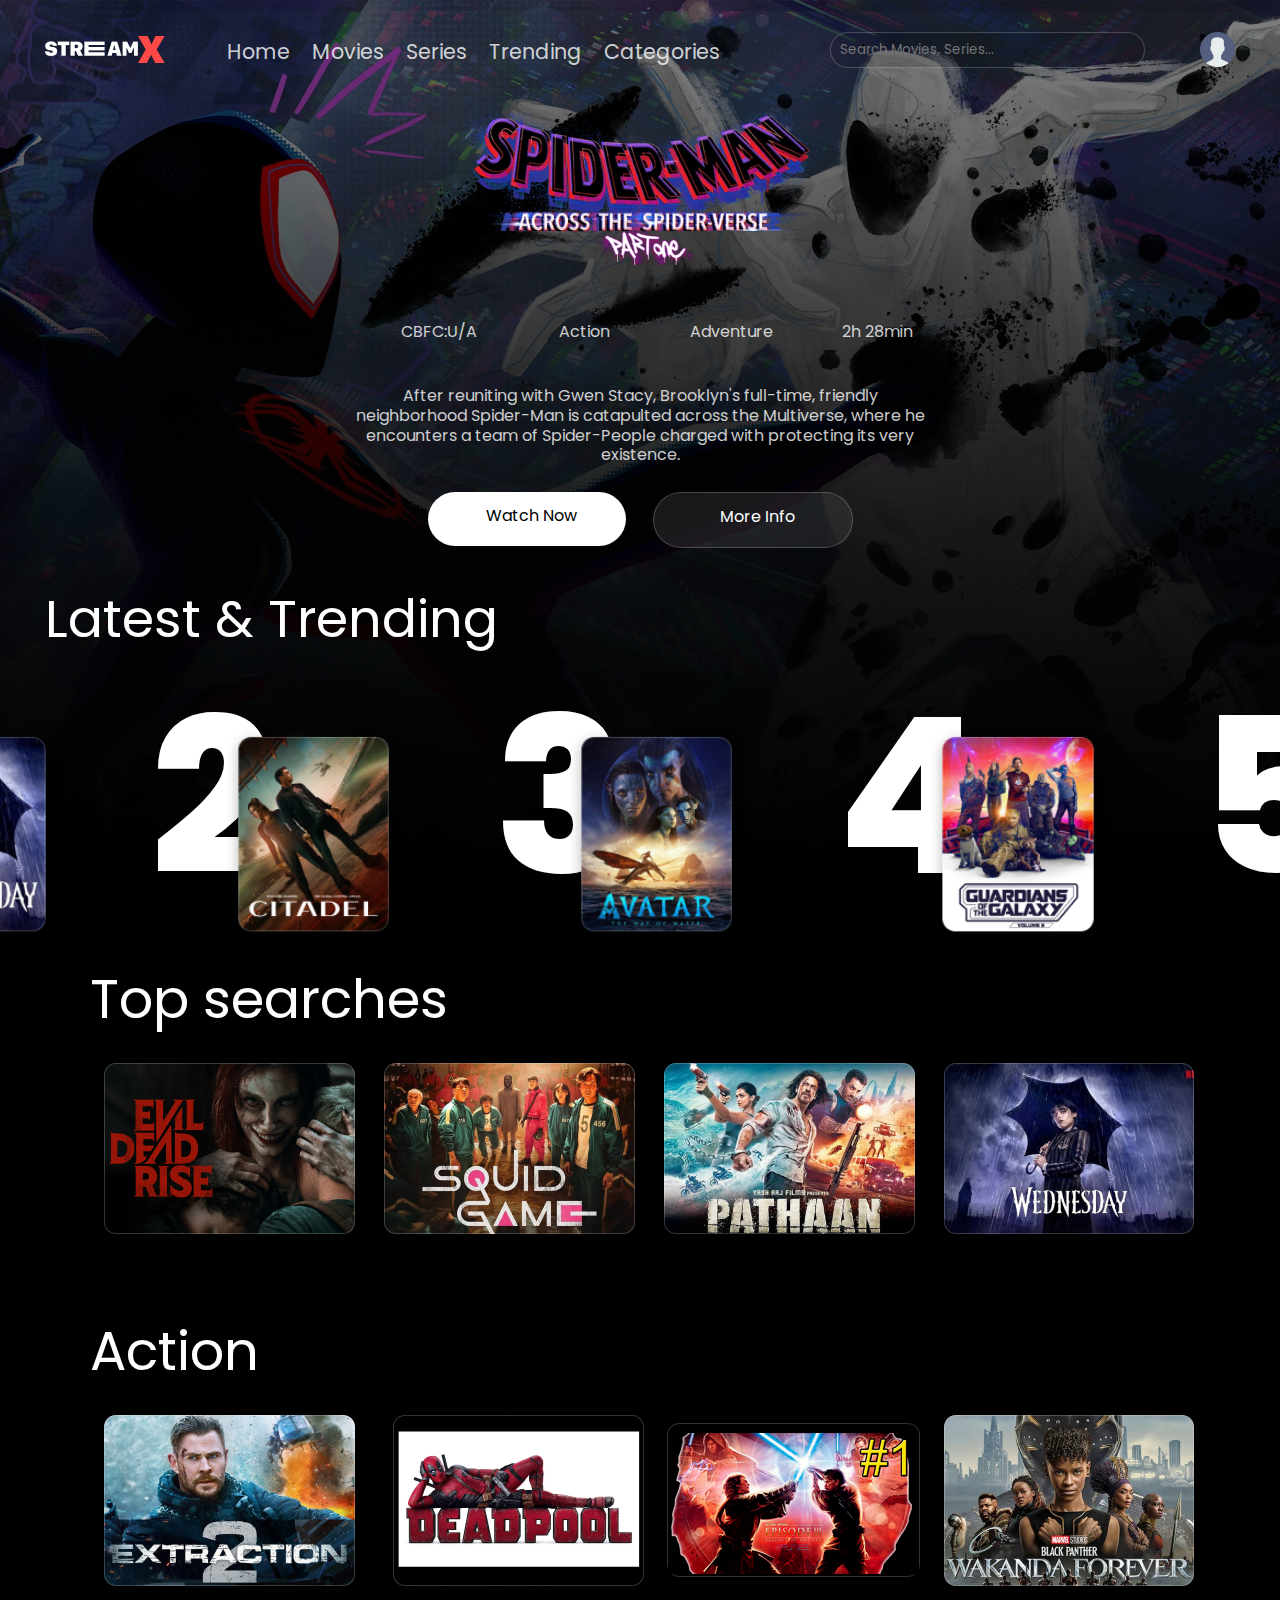
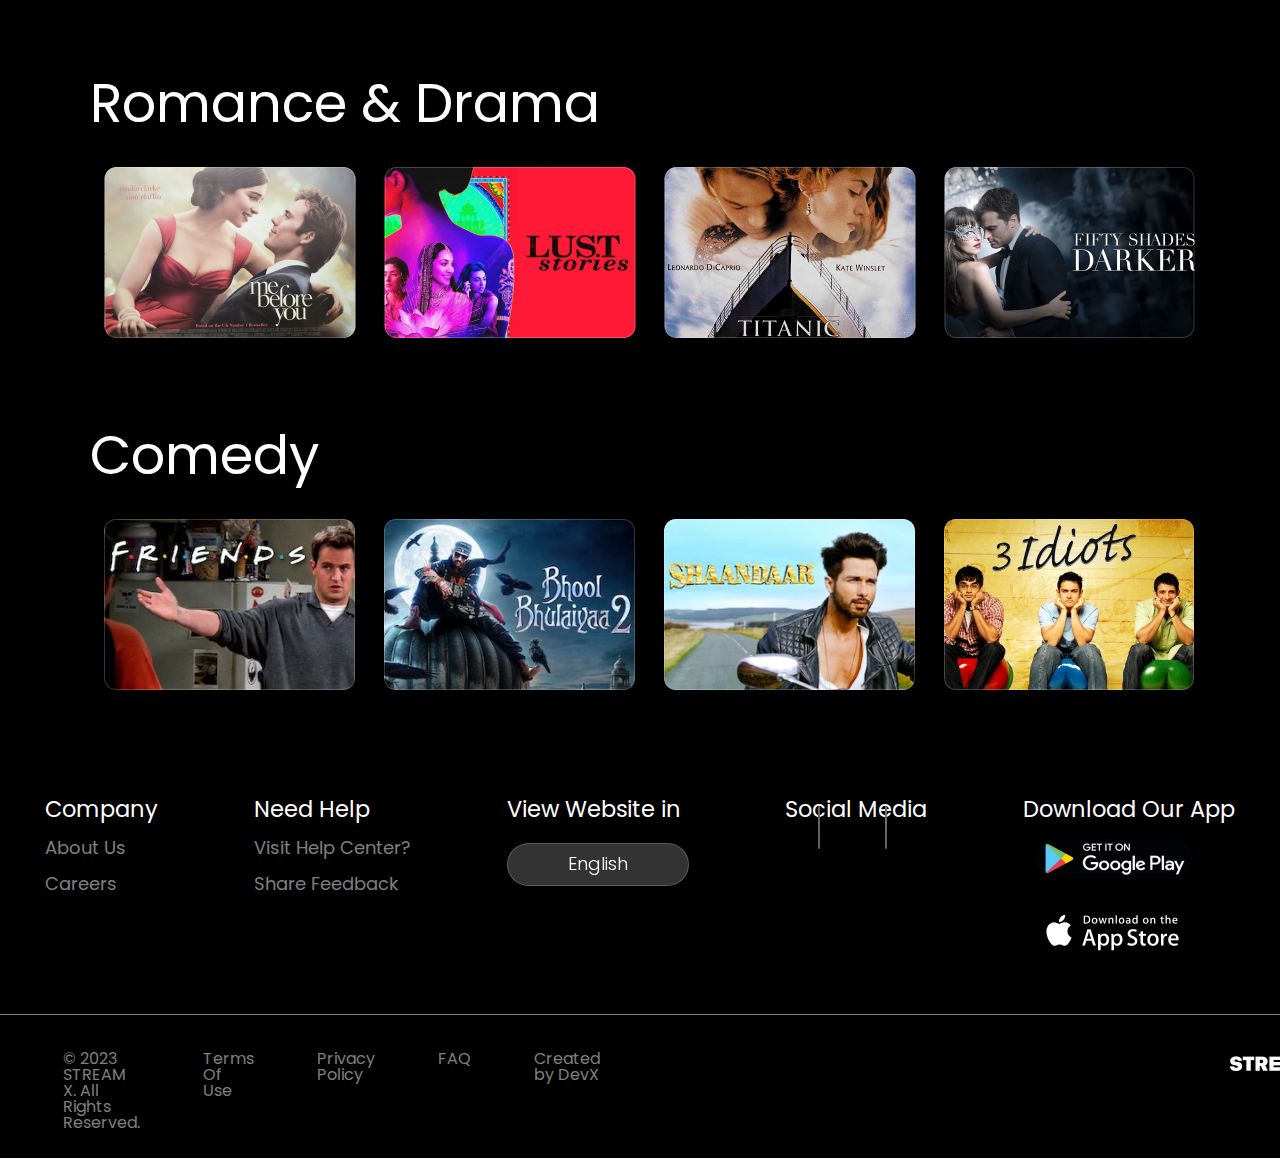
==== commit d85ddb43: "finished footer" ====
--- a/index.html
+++ b/index.html
@@ -9,6 +9,7 @@
     <link rel="stylesheet" href="scrollbar.css">
     <link rel="stylesheet" href="content.css">
     <link rel="stylesheet" href="info.css">
+    <link rel="stylesheet" href="footer.css">
     <link rel="shortcut icon" href="images/website-fav.png" type="image/x-icon">
     <link rel="stylesheet" href="https://cdnjs.cloudflare.com/ajax/libs/font-awesome/6.4.0/css/all.min.css" integrity="sha512-iecdLmaskl7CVkqkXNQ/ZH/XLlvWZOJyj7Yy7tcenmpD1ypASozpmT/E0iPtmFIB46ZmdtAc9eNBvH0H/ZpiBw==" crossorigin="anonymous" referrerpolicy="no-referrer" />
     <title>StreamX</title>
@@ -32,7 +33,7 @@
                 </div>
                 <div class="index__homePage-navbar-right-container">
                     <div class="index__homePage-navbar-search-container">
-                        <input type="search" placeholder="Search Movies, Series... ">
+                        <input type="search" placeholder="Search Movies, Series...">
                     </div>
                     <div class="index__homePage-navbar-userlogo-container">
                             <img src="images/149071.png" alt="" height="35">
@@ -56,7 +57,7 @@
             </div>
             <div class="index__homePage-mainFilm-buttons-container">
                 <div class="index__homePage-mainFilm-watchNow-button-container">
-                    <div class="index__homePage-mainFilm-watchNow-button"><i class="fa-sharp fa-solid fa-circle-play" style="color: #303030;"></i><a href="SpiderMan.html">Watch Now</a></div>
+                    <div class="index__homePage-mainFilm-watchNow-button"><i class="fa-sharp fa-solid fa-circle-play" style="color: #303030;"></i><a href="#">Watch Now</a></div>
                 </div>
                 <div class="index__homePage-mainFilm-moreInfo-button-container">
                     <div class="index__homePage-mainFilm-moreInfo-button"><i class="fa-solid fa-circle-chevron-right" style="color: #ffffff;"></i><a href="#">More Info</a></div>
@@ -166,8 +167,15 @@
             <a href=""><img src="images/info appstore.png" alt=""></a>
         </div>
     </div>
-    <div class="footer">
-        
+    <div class="index__footer-container">
+        <p>© 2023 STREAM X. All Rights Reserved.</p>
+        <p>Terms Of Use </p>
+        <p>Privacy Policy</p>
+        <p>FAQ</p>
+        <p>Created by DevX</p>
+        <div class="index__footer-img-container">
+            <img src="images/Logo.png" alt="">
+        </div>
     </div>
 </body>
 </html>--- a/info.css
+++ b/info.css
@@ -40,7 +40,7 @@
 .index__info-conteiner{
 	display: flex;
 	justify-content: space-between;
-	margin-top: 20vh;
+	margin-top: 10vh;
 	margin-left: 5vh;
 	margin-right: 5vh;
 }
--- a/footer.css
+++ b/footer.css
@@ -0,0 +1,54 @@
+*{
+	padding: 0;
+	margin: 0;
+	border: 0;
+	transition: .2s linear;
+}
+:before,:after{
+	-moz-box-sizing: border-box;
+	-webkit-box-sizing: border-box;
+	box-sizing: border-box;
+}
+:focus, :active{outline: none;}
+a:focus, a:active{outline: none;}
+
+nav,footer,header,aside{display: block;}
+
+html, body{
+	height: 100%;
+	width: 100%;
+	font-style: 100%;
+	line-height: 1;
+	font-style: 14px;
+	-ms-text-size-adjust: 100%;
+	-moz-text-size-adjust: 100%;
+	-webkit-text-size-adjust: 100%;
+}
+
+input, button, textarea{font-family: inherit;}
+
+input::-ms-clear{display:none;}
+button{cursor: pointer;}
+button::-moz-focus-inner{padding: 0;border: 0;}
+a, a:visited{text-decoration: none;}
+a:hover{text-decoration: none;}
+ul li{list-style-type: none;}
+img{vertical-align: top;}
+
+h1,h2, h3, h4, h5, h6{font-style: inherit; font-weight: 400;}
+
+.index__footer-container{
+	margin-top: 5vh;
+	display: flex;
+	padding-bottom: 3vh;
+	padding-top: 4vh;
+	border-top: 1px solid #FFFFFF80;
+}
+
+.index__footer-container p{
+	color: #FFFFFF80;
+	margin-left: 7vh;
+}
+.index__footer-img-container img{
+	margin-left: 70vh
+}